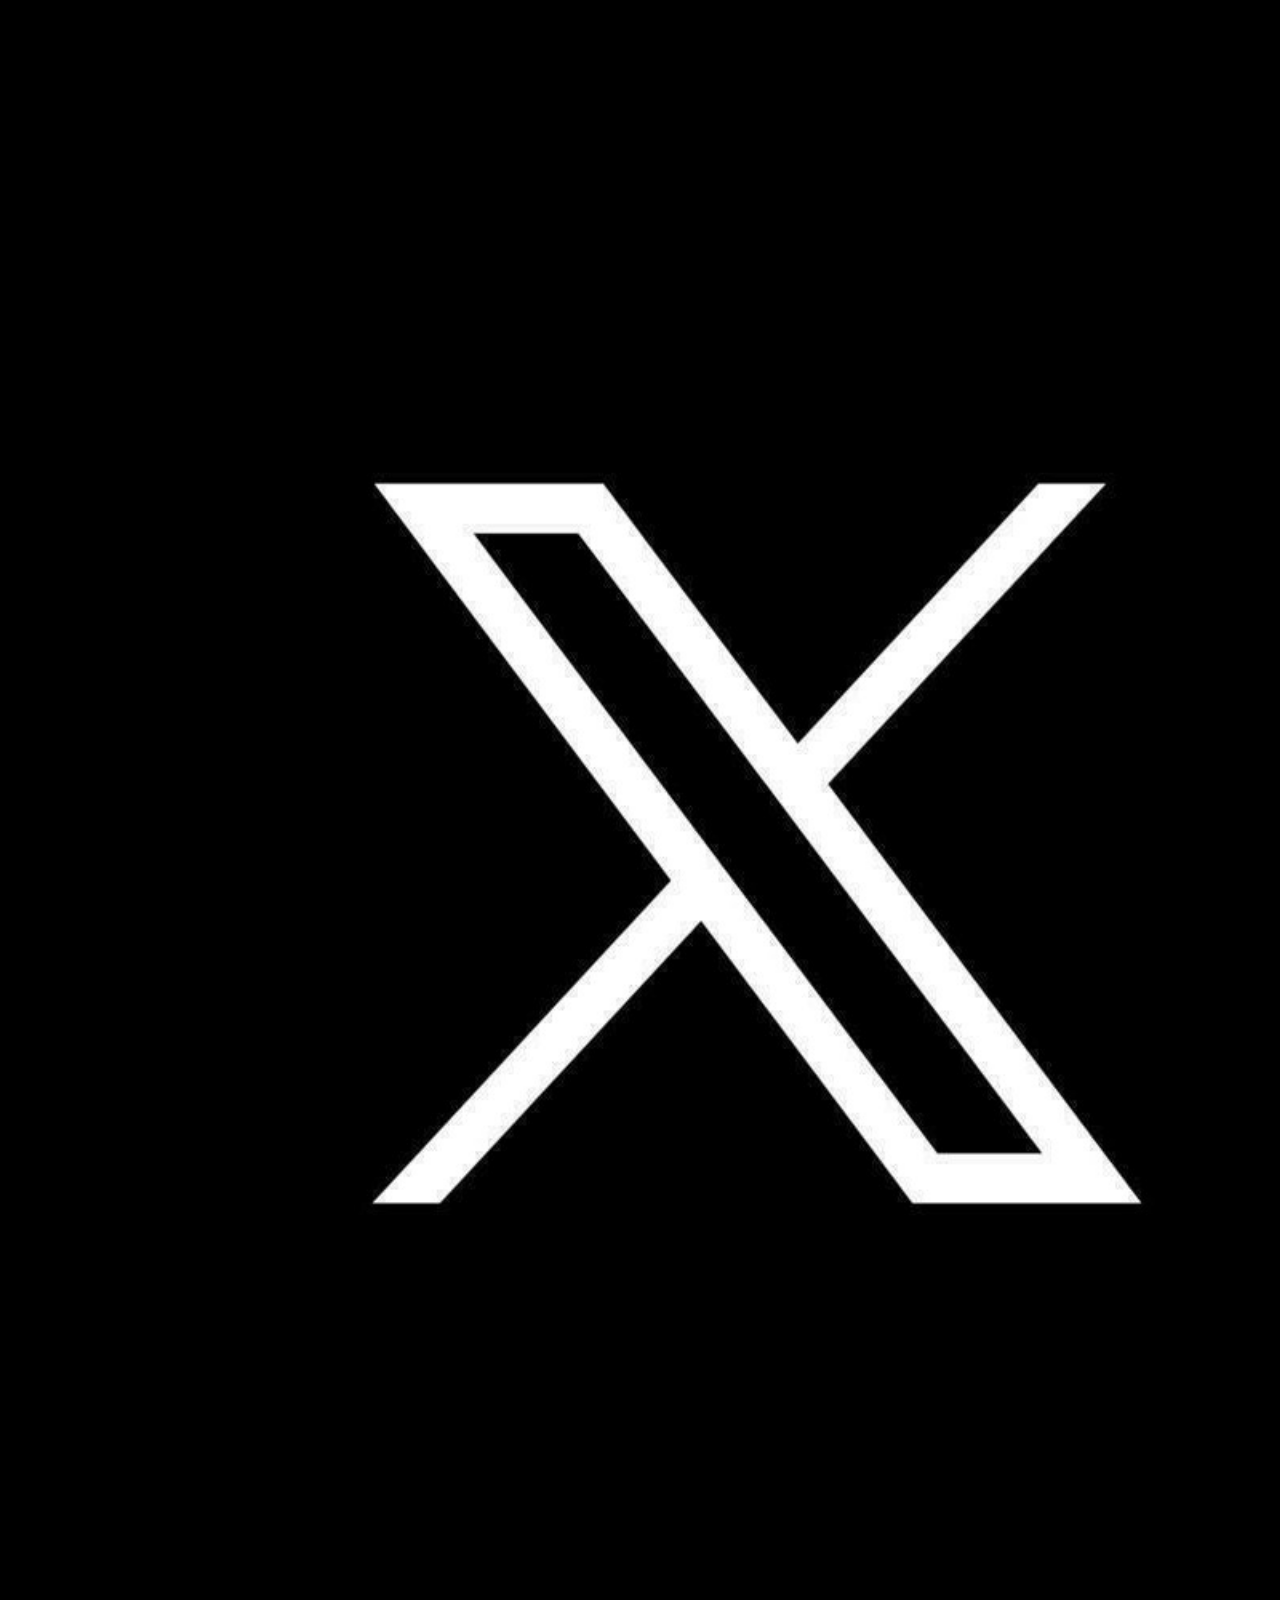
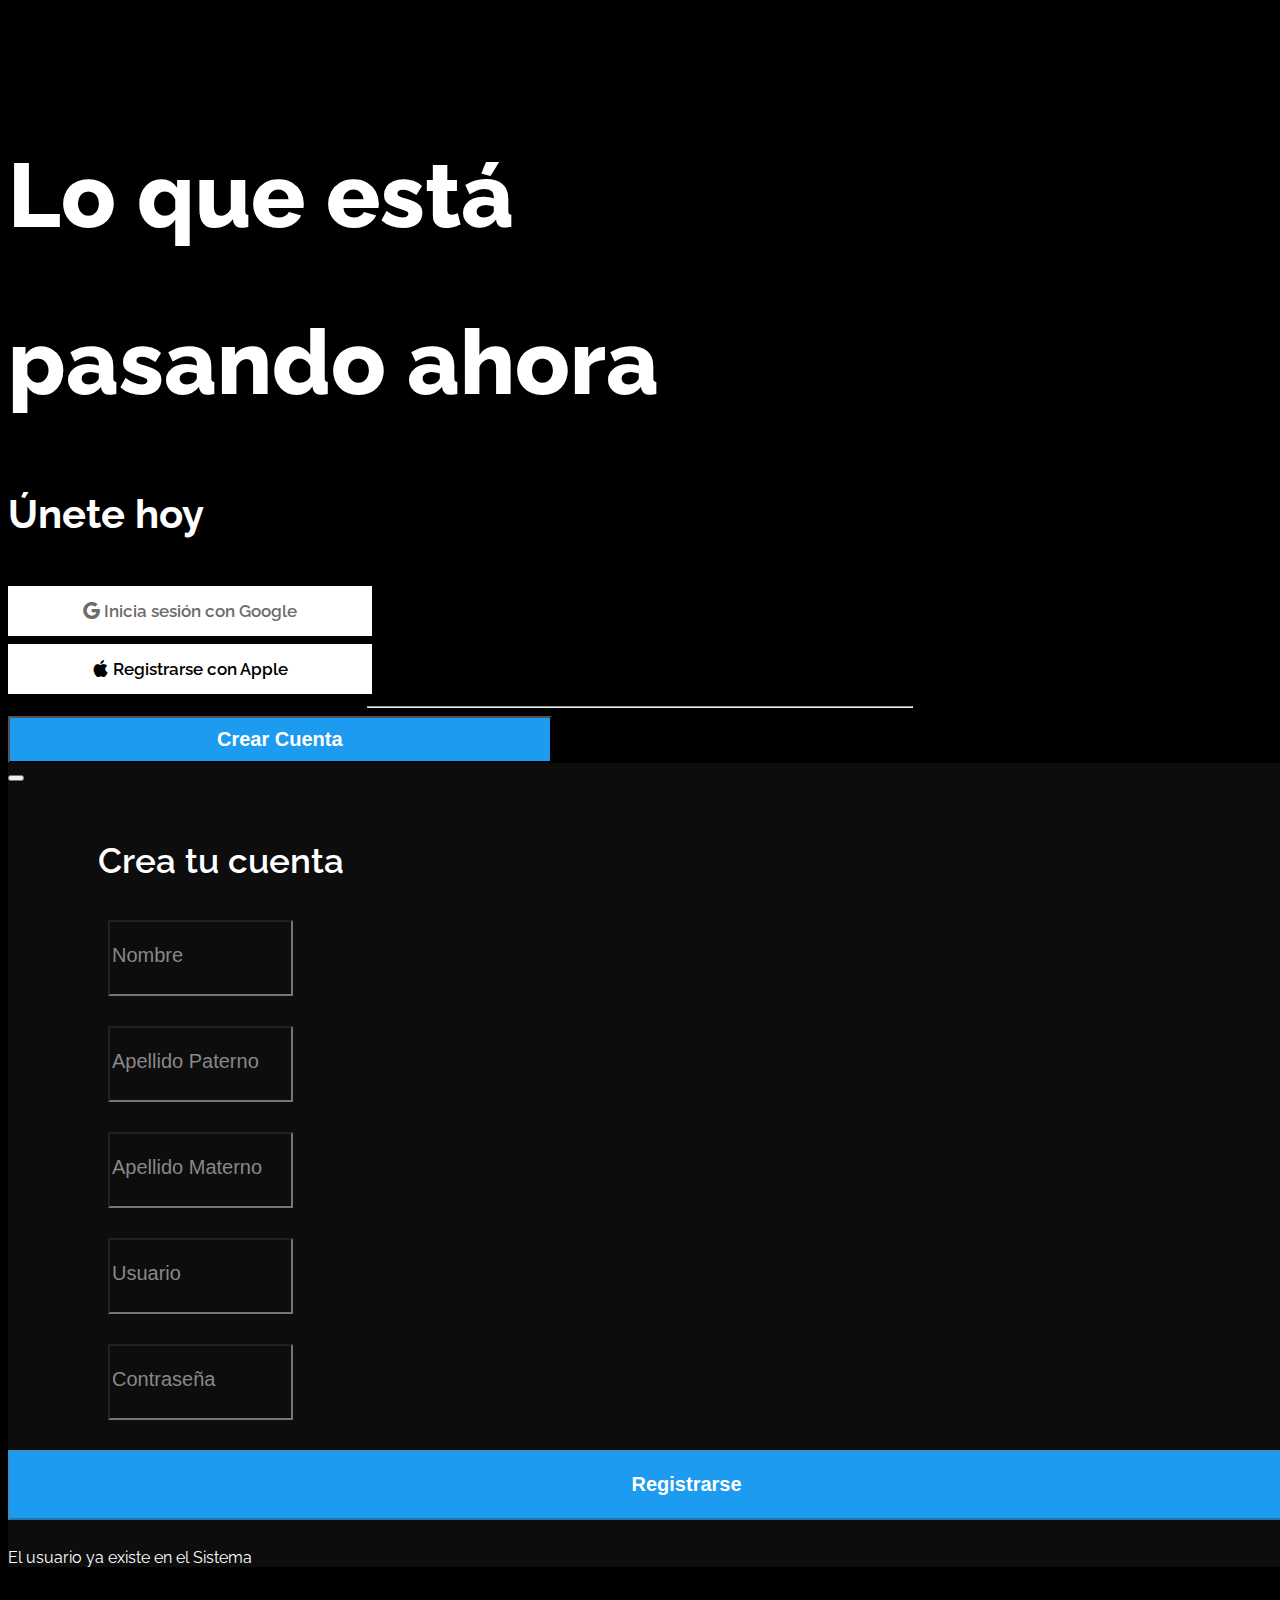
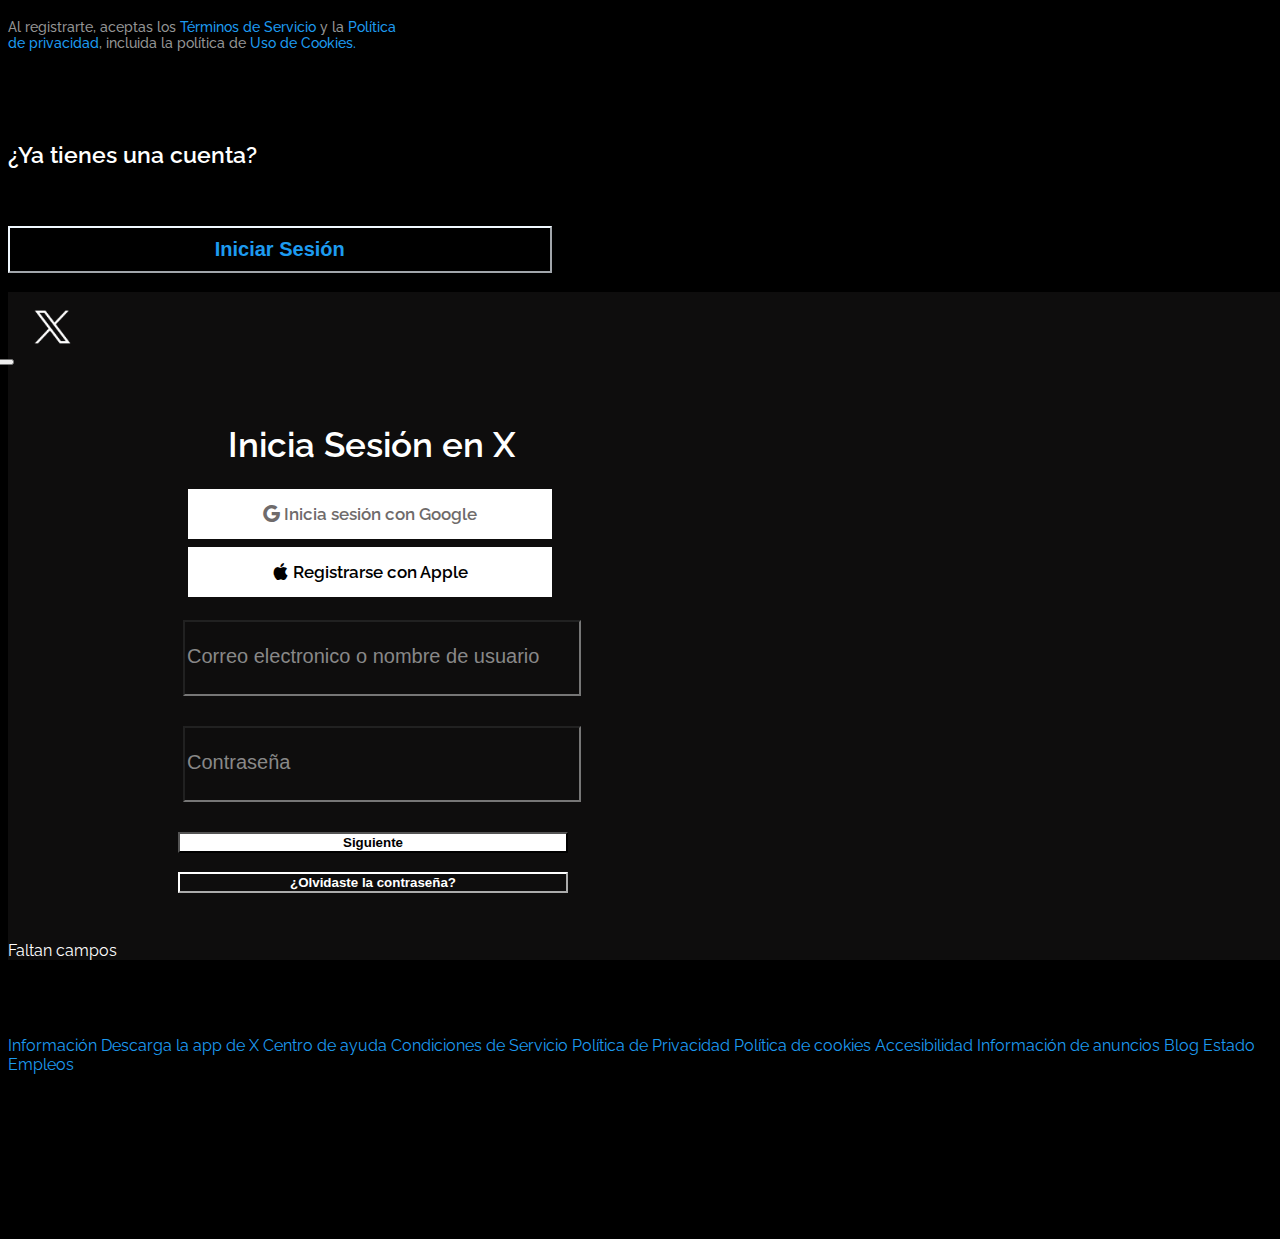
==== X/index.html @ a31b7f9b "Add files via upload" ====
<!doctype html>
<html lang="en">
  <head>
    <meta charset="utf-8">
    <meta name="viewport" content="width=device-width, initial-scale=1">
    <link rel="stylesheet" href="https://cdnjs.cloudflare.com/ajax/libs/font-awesome/6.4.2/css/all.min.css" integrity="sha512-z3gLpd7yknf1YoNbCzqRKc4qyor8gaKU1qmn+CShxbuBusANI9QpRohGBreCFkKxLhei6S9CQXFEbbKuqLg0DA==" crossorigin="anonymous" referrerpolicy="no-referrer" />
    <link rel="stylesheet" href="https://cdn.jsdelivr.net/npm/bootstrap-icons@1.11.1/font/bootstrap-icons.css">
    <link href="https://cdn.jsdelivr.net/npm/bootstrap@5.0.2/dist/css/bootstrap.min.css" rel="stylesheet" integrity="sha384-EVSTQN3/azprG1Anm3QDgpJLIm9Nao0Yz1ztcQTwFspd3yD65VohhpuuCOmLASjC" crossorigin="anonymous">
    <link rel="preconnect" href="https://fonts.googleapis.com">
    <link href="https://fonts.googleapis.com/css2?family=Open+Sans:wght@300;700;800&family=Raleway:wght@100;200;700;800&display=swap" rel="stylesheet">
    <link rel="preconnect" href="https://fonts.gstatic.com" crossorigin>
    <link rel="stylesheet" href="./css/global.css">
    <title>X. Es lo que está pasando</title>
  </head>
  <body>
    <div class="row">
      <div class="col-5" style="height: 100%; margin-top: 6%;">
        <img src="./src/x.jpg" class="logo">
      </div>
      <div class="col-7" style="height: block;">
        <div class="container">
          <h1 class="titulo">Lo que está </h1>
          <h1 class="titulo">pasando ahora</h1>
          <h3 class="subtitulo">Únete hoy</h3>
          <span class="login rounded-pill">
            <i class="bi bi-google"></i>
            Inicia sesión con Google 
          </span>
          <br />
          <br />
          <br />
          <span class="login2 rounded-pill">
            <i class="bi bi-apple"></i>
            Registrarse con Apple
          </span>
          <br />
          <br />
          <hr >  
          <!-- Boton registrar-->
          <button type="button" class="btn btn-registrar rounded-pill" data-bs-toggle="modal" data-bs-target="#exampleModal">
            Crear Cuenta
          </button>
          <!-- Modal registrar-->
          <div class="modal fade" id="exampleModal" tabindex="-1" aria-labelledby="exampleModalLabel" aria-hidden="true" style="width: 90%;">
            <div class="modal-dialog" >
              <div class="modal-content">
                <div class="modal-body">
                  <row>
                    <button type="button" class="btn-close" data-bs-dismiss="modal" aria-label="Close" style="font-size: large;"><i class="fa-solid fa-xmark" style="color: #ffffff;"></i></button>
                    <h5 class="modal-title" id="exampleModalLabel" style="padding-left: 90px;">Crea tu cuenta</h5>
                  </row>
                  <form action="./Backend/files/registroUsuarios.php" method="post">
                    <div class="row">
                        <br>
                        
                        <div class="form-outline">
                          <input type="text" class="form-control input" name="nombre" placeholder="Nombre" id="input" required oninput="validarInput()"/>
                        </div>

                        <div class="form-outline">
                          <input type="text" class="form-control input" name="apaterno" placeholder="Apellido Paterno" id="input2" required oninput="validarInput()"/>
                        </div>

                        <div class="form-outline">
                          <input type="text" class="form-control input" name="amaterno" placeholder="Apellido Materno" id="input3" required oninput="validarInput()"/>
                        </div>
                        <div class="form-outline">
                          <input type="text" class="form-control input" name="usuario" placeholder="Usuario" id="input4" required oninput="validarInput()"/>
                        </div>
                        <div class="form-outline">
                          <input type="password" class="form-control input" name="password" placeholder="Contraseña" id="input5" required oninput="validarInput()"/>
                        </div>
                    </div> 
                    <div class="modal-footer" style="margin-right: 10px;">
                      <!-- Submit button -->
                      <button  style="height: 70px; width: 80%; margin-right: 10%;" type="submit" class="btn btn-registrarfinal rounded-pill" id="boton" disabled>
                        Registrarse
                      </button>
                    </div>
                  </form>
                  <!--ALERT USUARIO YA EXISTENTE-->
                  <div class="alert alert-dismissible show fade alert-warning d-flex align-items-center" role="alert">  
                    <svg class="bi flex-shrink-0 me-2" width="24" height="24" role="img" aria-label="Warning:">
                      <use xlink:href="#exclamation-triangle-fill"/>
                    </svg>  
                    <div> El usuario ya existe en el Sistema </div>
                  </div>
                </div>
              </div>
            </div>
          </div>
          <br />
          <br />
          <!--Terminos y condiciones-->
          <p>Al registrarte, aceptas los 
            <a href="https://twitter.com/es/tos">Términos de Servicio</a> 
            y la <a href="https://twitter.com/es/privacy"> Política <br> de privacidad</a>, 
            incluida la política de 
            <a href="https://help.twitter.com/es/rules-and-policies/x-cookies">Uso de Cookies.</a>
          </p>
          <br />
          <br />
          <h5>¿Ya tienes una cuenta?</h5>
          <br />
          <!-- Boton Iniciar Sesion-->
          <button  type="button" class="btn btn-iniciar rounded-pill" data-bs-toggle="modal" data-bs-target="#exampleModal2">
            Iniciar Sesión
          </button>
          <br>
          <br>
          <!-- Modal Iniciar Sesion -->
          <div class="modal fade" id="exampleModal2" tabindex="-1" aria-labelledby="exampleModalLabel" aria-hidden="true" style="width: 90%;">
            <div class="modal-dialog">
              <div class="modal-content">
                <div class="modal-header">
                  <button type="button" class="btn-close" data-bs-dismiss="modal" aria-label="Close" style="font-size: large; margin-left: -10px;"><i class="fa-solid fa-xmark" style="color: #ffffff;"></i></button>
                  <img src="./src/logo2.png" width="70px" height="70px" style="margin-right: 320px;">
                </div>
                <div class="modal-body">
                  <h5 class="modal-title" id="exampleModalLabel" style="padding-left: 220px;">Inicia Sesión en X</h5>
                  <form>
                    <br />
                    <span class="login rounded-pill" style="margin-left: 180px;">
                      <i class="bi bi-google"></i>
                      Inicia sesión con Google 
                    </span>
                    <br />
                    <br />
                    <br />
                    <span class="login2 rounded-pill" style="margin-left: 180px;">
                      <i class="bi bi-apple"></i>
                      Registrarse con Apple
                    </span>
                    <br />
                    <br />
                    <br />
                    <div class="form-outline mb-4">
                      <input type="text" id="usuario" class="form-control form-control-lg input" placeholder="Correo electronico o nombre de usuario" style="width: 390px; margin-left: 75px;"/>
                    </div>
                    <div class="form-outline mb-4">
                      <input type="password" id="password" class="form-control form-control-lg input" placeholder="Contraseña" style="width: 390px; margin-left: 75px;"/>
                    </div>
                      <button id="btnLogin" class="btn btn-info btn-lg btn-block rounded-pill" type="button" style="background-color: #ffffff; width: 390px; margin-left: 170px; font-weight: 600;">Siguiente</button>
                      <br />
                      <br />
                      <button id="btnLogin" class="btn btn-info btn-lg btn-block rounded-pill" type="button" style="background-color: transparent; width: 390px; margin-left: 170px; font-weight: 600; color: #ffffff; border-color: #ffffff;">¿Olvidaste la contraseña?</button>
                      <!--ALERTAAAAA-->
                      <div style="margin-top: 20px;" class="alert alert-dismissible show fade alert-warning d-flex align-items-center" role="alert">  
                        <svg class="bi flex-shrink-0 me-2" width="24" height="24" role="img" aria-label="Warning:">
                          <use xlink:href="#exclamation-triangle-fill"/>
                        </svg>  
                        <div> Faltan campos </div>
                      </div>
                  </form>
                </div>
              </div>
            </div>
          </div>
        </div>
      </div>
      <!-- Footer -->
      <footer class=" text-center text-white">
          <br />
          <br />
          <br />
          <br />
          <!-- Links  -->
          <section class="">
            <!--Grid row-->
            <div class="row">
              <!--Grid column-->
              <section class="mb-4">
                <a href="#!" class="text-white">Información</a>
                <a href="#!" class="text-white">Descarga la app de X</a>
                <a href="#!" class="text-white">Centro de ayuda</a>
                <a href="#!" class="text-white">Condiciones de Servicio</a>
                <a href="#!" class="text-white">Política de Privacidad</a>
                <a href="#!" class="text-white">Política de cookies</a>
                <a href="#!" class="text-white">Accesibilidad</a>
                <a href="#!" class="text-white">Información de anuncios</a>
                <a href="#!" class="text-white">Blog</a>
                <a href="#!" class="text-white">Estado</a>
                <a href="#!" class="text-white">Empleos</a>
              </section>
            </div>

          </section>
          <br />
          <br />
          <br />
          <br />
          <h4>Sobre Nosotros</h4>
          <!-- Sobre Nosotros -->
          <section class="mb-4">
            <!-- Github -->
            <a class="btn btn-outline-light btn-floating m-1" href="https://github.com/Nayde666" role="button"
            ><i class="fab fa-github"></i
            ></a>
            <!-- Github -->
            <a class="btn btn-outline-light btn-floating m-1" href="#!" role="button"
            ><i class="fab fa-github"></i
            ></a>
            <!-- Github -->
            <a class="btn btn-outline-light btn-floating m-1" href="#!" role="button"
            ><i class="fab fa-github"></i
            ></a>
        </section>

        <!-- Copyright -->
        <div class="text-center p-3" style="background-color: rgba(0, 0, 0, 0.2);">
          © 2023 Aplicaciones de Internet
        </div>

      </footer>
    </div>

    
    <script>
      function validarInput() {
      var inputTexto = document.getElementById('input');
      var inputTexto2 = document.getElementById('input2');
      var inputTexto3 = document.getElementById('input3');
      var inputTexto4 = document.getElementById('input4');
      var inputTexto5 = document.getElementById('input5');
      var boton = document.getElementById('boton');

      if (inputTexto.value.trim() !== '' & inputTexto2.value.trim() !== '' & inputTexto3.value.trim() !== '' & inputTexto4.value.trim() !== '' & inputTexto5.value.trim() !== '') {
        // Si el input tiene texto, habilitar el botón
        boton.disabled = false;
      } else {
        // Si el input no tiene texto, deshabilitar el botón
        boton.disabled = true;
      }
    }
    </script>

    <script src="./js/registrar.js"></script>
    <script src="./js/index.js"></script>
    <script src="https://cdn.jsdelivr.net/npm/bootstrap@5.0.2/dist/js/bootstrap.bundle.min.js" integrity="sha384-MrcW6ZMFYlzcLA8Nl+NtUVF0sA7MsXsP1UyJoMp4YLEuNSfAP+JcXn/tWtIaxVXM" crossorigin="anonymous"></script>
  </body>
</html>
---- X/css/global.css ----
body{
    font-family: 'Raleway', sans-serif;
    background-color: black;
    overflow-x: hidden;
}
.container{
    margin-top: 10%;
}

.logo{
    height: 110%; width: 120%;
}

.titulo{
    font-weight: 800;
    font-size: 90px;
    color: white;
}

.subtitulo{
    font-weight: 700;
    font-size: 40px;
    color: white;
    margin-top: 6%; 
    color: white;
    margin-bottom: 5%;
}

.login{
    background-color: white;
    color: rgb(111, 107, 107);
    font-weight: 600;
    font-size: 17px;
    padding: 15px;
    padding-left: 75px;
    padding-right: 75px;
}
.login2{
    background-color: white;
    color: rgb(0, 0, 0);
    font-weight: 600;
    font-size: 17px;
    padding: 15px;
    padding-left: 84px;
    padding-right: 84px;
}

.btn-registrar{
    padding: 10px;
    width: 43%;
    color: white;
    background-color: #1D9BF0;
    font-weight: 600;
    font-size: 20px;
}
.btn-registrarfinal{
    padding: 10px;
    width: 43%;
    color: white;
    background-color: #1D9BF0;
    font-weight: 600;
    font-size: 20px;
}

hr{
    color: azure; width: 43%;
}

p{
    font-size: 14px;
    font-weight: 500;
    color: rgb(148, 148, 148);
}

.modal-content{
    background-color: rgb(14, 13, 13); 
    color: white;
    width: 150%;
}
.modal-title{
    color: white;
    font-weight: 600;
    font-size: 35px;
    margin-bottom: 20px;
}

.form-outline{
    padding-left: 100px; 
    width: 88%; 
    margin-bottom: 30px;
}

.input{
    height: 70px;
    background: transparent;
}

.input::placeholder{
    font-weight: 400;
    font-size: 20px;
    color: rgb(136, 136, 136);
}
.input:focus{
    background-color: transparent;
}

input:invalid + button {
    pointer-events: none;
    opacity: 0.5;
  }

h5{
    font-size: 23px;
    color: white;
    font-weight: 600;
}
a{
    color: #1D9BF0;
    text-decoration: none;
}

.btn-iniciar{
    padding: 10px;
    width: 43%;
    color: #1D9BF0;
    background-color: transparent;
    font-weight: 600;
    font-size: 20px;
    border-color: aliceblue;
}
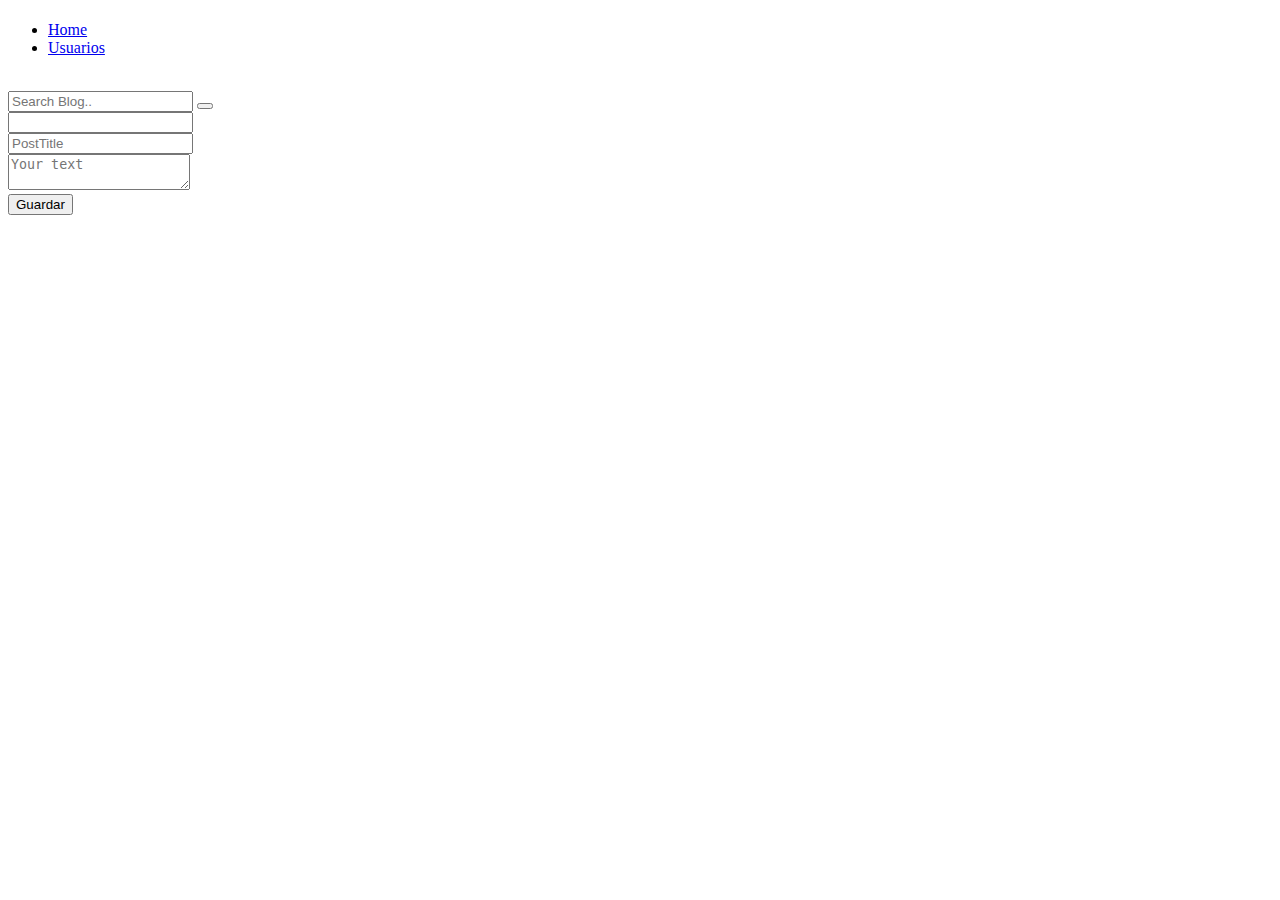
==== commit 23d603f9: "Update index.html" ====
--- a/X/index.html
+++ b/X/index.html
@@ -1,241 +1,126 @@
-<!doctype html>
+<!DOCTYPE html>
 <html lang="en">
-  <head>
-    <meta charset="utf-8">
-    <meta name="viewport" content="width=device-width, initial-scale=1">
-    <link rel="stylesheet" href="https://cdnjs.cloudflare.com/ajax/libs/font-awesome/6.4.2/css/all.min.css" integrity="sha512-z3gLpd7yknf1YoNbCzqRKc4qyor8gaKU1qmn+CShxbuBusANI9QpRohGBreCFkKxLhei6S9CQXFEbbKuqLg0DA==" crossorigin="anonymous" referrerpolicy="no-referrer" />
-    <link rel="stylesheet" href="https://cdn.jsdelivr.net/npm/bootstrap-icons@1.11.1/font/bootstrap-icons.css">
-    <link href="https://cdn.jsdelivr.net/npm/bootstrap@5.0.2/dist/css/bootstrap.min.css" rel="stylesheet" integrity="sha384-EVSTQN3/azprG1Anm3QDgpJLIm9Nao0Yz1ztcQTwFspd3yD65VohhpuuCOmLASjC" crossorigin="anonymous">
-    <link rel="preconnect" href="https://fonts.googleapis.com">
-    <link href="https://fonts.googleapis.com/css2?family=Open+Sans:wght@300;700;800&family=Raleway:wght@100;200;700;800&display=swap" rel="stylesheet">
-    <link rel="preconnect" href="https://fonts.gstatic.com" crossorigin>
-    <link rel="stylesheet" href="./css/global.css">
-    <title>X. Es lo que está pasando</title>
-  </head>
-  <body>
-    <div class="row">
-      <div class="col-5" style="height: 100%; margin-top: 6%;">
-        <img src="./src/x.jpg" class="logo">
+<head>
+  <title>UGblog</title>
+  <meta charset="utf-8">
+  <meta name="viewport" content="width=device-width, initial-scale=1">
+  <link href="https://cdn.jsdelivr.net/npm/bootstrap@5.0.2/dist/css/bootstrap.min.css" rel="stylesheet" integrity="sha384-EVSTQN3/azprG1Anm3QDgpJLIm9Nao0Yz1ztcQTwFspd3yD65VohhpuuCOmLASjC" crossorigin="anonymous">
+  <link rel="stylesheet" href="https://cdnjs.cloudflare.com/ajax/libs/font-awesome/6.4.2/css/all.min.css" integrity="sha512-z3gLpd7yknf1YoNbCzqRKc4qyor8gaKU1qmn+CShxbuBusANI9QpRohGBreCFkKxLhei6S9CQXFEbbKuqLg0DA==" crossorigin="anonymous" referrerpolicy="no-referrer" />
+  <link rel="stylesheet" href="./css/home.css">
+</head>
+<body>
+
+<div class="container-fluid">
+  <div class="row content">
+    <div class="col-sm-3">
+      <h4 id="userBlog"></h4>
+      <ul>
+        <li class="active"><a href="#section1">Home</a></li>
+        <li><a href="#section2">Usuarios</a></li>
+      </ul><br>
+      <div class="input-group">
+        <input type="text" class="form-control" placeholder="Search Blog..">
+        <span class="input-group-btn">
+          <button class="btn btn-default" type="button">
+            <span class="glyphicon glyphicon-search"></span>
+          </button>
+        </span>
       </div>
-      <div class="col-7" style="height: block;">
-        <div class="container">
-          <h1 class="titulo">Lo que está </h1>
-          <h1 class="titulo">pasando ahora</h1>
-          <h3 class="subtitulo">Únete hoy</h3>
-          <span class="login rounded-pill">
-            <i class="bi bi-google"></i>
-            Inicia sesión con Google 
-          </span>
-          <br />
-          <br />
-          <br />
-          <span class="login2 rounded-pill">
-            <i class="bi bi-apple"></i>
-            Registrarse con Apple
-          </span>
-          <br />
-          <br />
-          <hr >  
-          <!-- Boton registrar-->
-          <button type="button" class="btn btn-registrar rounded-pill" data-bs-toggle="modal" data-bs-target="#exampleModal">
-            Crear Cuenta
-          </button>
-          <!-- Modal registrar-->
-          <div class="modal fade" id="exampleModal" tabindex="-1" aria-labelledby="exampleModalLabel" aria-hidden="true" style="width: 90%;">
-            <div class="modal-dialog" >
-              <div class="modal-content">
-                <div class="modal-body">
-                  <row>
-                    <button type="button" class="btn-close" data-bs-dismiss="modal" aria-label="Close" style="font-size: large;"><i class="fa-solid fa-xmark" style="color: #ffffff;"></i></button>
-                    <h5 class="modal-title" id="exampleModalLabel" style="padding-left: 90px;">Crea tu cuenta</h5>
-                  </row>
-                  <form action="./Backend/files/registroUsuarios.php" method="post">
-                    <div class="row">
-                        <br>
-                        
-                        <div class="form-outline">
-                          <input type="text" class="form-control input" name="nombre" placeholder="Nombre" id="input" required oninput="validarInput()"/>
-                        </div>
+    </div>
+    <!--NEW POST -->
+    <div class="col-sm-9">
+      <div class="mt-5">
+        <div class="form-block">
+          <form class="form-block" method="POST" action="./Backend/files/newPost.php">
+            <input name="idUsuario" id="idUsuario" >
+            <div class="row">
+              <div class="col-xs-12 col-sm-6">
+                <div class="form-group fl_icon">
+                  <!--<div class="icon"><i class="fa fa-user"></i></div>-->
+                  <input class="form-input" type="text" placeholder="PostTitle" name="titulo">
+                </div>
+              </div>
+              <div class="col-xs-12">					
+                <div class="form-group">
+                  <textarea class="form-input" required="" placeholder="Your text" name="mensaje"></textarea>
+                </div>
+                <button type="submit" class="btn btn-primary" >
+                  Guardar
+                </button>				
+              </div>
+            </div>
+          </form>
+        </div>
+      </div>
 
-                        <div class="form-outline">
-                          <input type="text" class="form-control input" name="apaterno" placeholder="Apellido Paterno" id="input2" required oninput="validarInput()"/>
-                        </div>
+      <div id="postUsuarios">
+      </div>
+      
+    </div>
+  </div>
+</div>
 
-                        <div class="form-outline">
-                          <input type="text" class="form-control input" name="amaterno" placeholder="Apellido Materno" id="input3" required oninput="validarInput()"/>
-                        </div>
-                        <div class="form-outline">
-                          <input type="text" class="form-control input" name="usuario" placeholder="Usuario" id="input4" required oninput="validarInput()"/>
-                        </div>
-                        <div class="form-outline">
-                          <input type="password" class="form-control input" name="password" placeholder="Contraseña" id="input5" required oninput="validarInput()"/>
-                        </div>
-                    </div> 
-                    <div class="modal-footer" style="margin-right: 10px;">
-                      <!-- Submit button -->
-                      <button  style="height: 70px; width: 80%; margin-right: 10%;" type="submit" class="btn btn-registrarfinal rounded-pill" id="boton" disabled>
-                        Registrarse
-                      </button>
+<template id="cardPost">
+
+  <div class="card" style="width: 100%; margin-top: 50px;">
+    <div class="card-body">
+      <h5 class="card-title">Card title</h5>
+      <h6 class="card-subtitle mb-2 text-muted">Card subtitle</h6>
+      <p class="card-text">Some quick example text to build on the card title and make up the bulk of the card's content.</p>
+      <p class="fecha">Fecha de Publicación</p>
+      <row>
+        
+        <button> <i class="fa-regular fa-heart"></i> </button>
+        <button type="button" class="btn btn-primary btn-comment" data-bs-toggle="modal" data-bs-target="#commentModal" data-idpost="">
+          <i class="fa-regular fa-comment"></i> 
+        </button>
+      <!-- Modal -->
+        <div class="modal fade" id="commentModal" tabindex="-1" aria-labelledby="commentModalLabel" aria-hidden="true">
+          <div class="modal-dialog">
+            <div class="modal-content">
+              <div class="modal-header">
+                  <button type="button" class="btn-close" data-bs-dismiss="modal" aria-label="Close"></button>
+                  <h5 class="modal-title" id="exampleModalLabel" style="margin-left:75%;">Borradores</h5>
+              </div>
+            <!--FORMULARIO PARA COMENTARIO-->
+              <div class="modal-body">
+                <textarea class="commentText" name="mensaje" id="commentText" style="display: flex; width: 480px; height: 100px; border: none;"></textarea>
+                <div class="mt-5">
+                  <div class="form-block">
+                    <!--NEW COMMENT-->
+                    <div class="form-block">
+
+
+
+                      <form id="commentForm" class="form-block" method="POST" action="./Backend/files/newComent.php">
+                        <input name="idPost" id="commentPostId">
+                        <input name="idUsuario" id="idUsuario2">
+                        <textarea name="comentario" id="comentario" class="form-input" required="" placeholder="Your comment"></textarea>
+                        <button type="submit" class="btn btn-primary" id="btnComent" >
+                          Responder
+                        </button>
+                      </form>
+
+
+                      
                     </div>
-                  </form>
-                  <!--ALERT USUARIO YA EXISTENTE-->
-                  <div class="alert alert-dismissible show fade alert-warning d-flex align-items-center" role="alert">  
-                    <svg class="bi flex-shrink-0 me-2" width="24" height="24" role="img" aria-label="Warning:">
-                      <use xlink:href="#exclamation-triangle-fill"/>
-                    </svg>  
-                    <div> El usuario ya existe en el Sistema </div>
                   </div>
                 </div>
               </div>
-            </div>
-          </div>
-          <br />
-          <br />
-          <!--Terminos y condiciones-->
-          <p>Al registrarte, aceptas los 
-            <a href="https://twitter.com/es/tos">Términos de Servicio</a> 
-            y la <a href="https://twitter.com/es/privacy"> Política <br> de privacidad</a>, 
-            incluida la política de 
-            <a href="https://help.twitter.com/es/rules-and-policies/x-cookies">Uso de Cookies.</a>
-          </p>
-          <br />
-          <br />
-          <h5>¿Ya tienes una cuenta?</h5>
-          <br />
-          <!-- Boton Iniciar Sesion-->
-          <button  type="button" class="btn btn-iniciar rounded-pill" data-bs-toggle="modal" data-bs-target="#exampleModal2">
-            Iniciar Sesión
-          </button>
-          <br>
-          <br>
-          <!-- Modal Iniciar Sesion -->
-          <div class="modal fade" id="exampleModal2" tabindex="-1" aria-labelledby="exampleModalLabel" aria-hidden="true" style="width: 90%;">
-            <div class="modal-dialog">
-              <div class="modal-content">
-                <div class="modal-header">
-                  <button type="button" class="btn-close" data-bs-dismiss="modal" aria-label="Close" style="font-size: large; margin-left: -10px;"><i class="fa-solid fa-xmark" style="color: #ffffff;"></i></button>
-                  <img src="./src/logo2.png" width="70px" height="70px" style="margin-right: 320px;">
-                </div>
-                <div class="modal-body">
-                  <h5 class="modal-title" id="exampleModalLabel" style="padding-left: 220px;">Inicia Sesión en X</h5>
-                  <form>
-                    <br />
-                    <span class="login rounded-pill" style="margin-left: 180px;">
-                      <i class="bi bi-google"></i>
-                      Inicia sesión con Google 
-                    </span>
-                    <br />
-                    <br />
-                    <br />
-                    <span class="login2 rounded-pill" style="margin-left: 180px;">
-                      <i class="bi bi-apple"></i>
-                      Registrarse con Apple
-                    </span>
-                    <br />
-                    <br />
-                    <br />
-                    <div class="form-outline mb-4">
-                      <input type="text" id="usuario" class="form-control form-control-lg input" placeholder="Correo electronico o nombre de usuario" style="width: 390px; margin-left: 75px;"/>
-                    </div>
-                    <div class="form-outline mb-4">
-                      <input type="password" id="password" class="form-control form-control-lg input" placeholder="Contraseña" style="width: 390px; margin-left: 75px;"/>
-                    </div>
-                      <button id="btnLogin" class="btn btn-info btn-lg btn-block rounded-pill" type="button" style="background-color: #ffffff; width: 390px; margin-left: 170px; font-weight: 600;">Siguiente</button>
-                      <br />
-                      <br />
-                      <button id="btnLogin" class="btn btn-info btn-lg btn-block rounded-pill" type="button" style="background-color: transparent; width: 390px; margin-left: 170px; font-weight: 600; color: #ffffff; border-color: #ffffff;">¿Olvidaste la contraseña?</button>
-                      <!--ALERTAAAAA-->
-                      <div style="margin-top: 20px;" class="alert alert-dismissible show fade alert-warning d-flex align-items-center" role="alert">  
-                        <svg class="bi flex-shrink-0 me-2" width="24" height="24" role="img" aria-label="Warning:">
-                          <use xlink:href="#exclamation-triangle-fill"/>
-                        </svg>  
-                        <div> Faltan campos </div>
-                      </div>
-                  </form>
-                </div>
+              <div class="modal-footer">
+                ...
               </div>
             </div>
           </div>
         </div>
-      </div>
-      <!-- Footer -->
-      <footer class=" text-center text-white">
-          <br />
-          <br />
-          <br />
-          <br />
-          <!-- Links  -->
-          <section class="">
-            <!--Grid row-->
-            <div class="row">
-              <!--Grid column-->
-              <section class="mb-4">
-                <a href="#!" class="text-white">Información</a>
-                <a href="#!" class="text-white">Descarga la app de X</a>
-                <a href="#!" class="text-white">Centro de ayuda</a>
-                <a href="#!" class="text-white">Condiciones de Servicio</a>
-                <a href="#!" class="text-white">Política de Privacidad</a>
-                <a href="#!" class="text-white">Política de cookies</a>
-                <a href="#!" class="text-white">Accesibilidad</a>
-                <a href="#!" class="text-white">Información de anuncios</a>
-                <a href="#!" class="text-white">Blog</a>
-                <a href="#!" class="text-white">Estado</a>
-                <a href="#!" class="text-white">Empleos</a>
-              </section>
-            </div>
+      </row>
+      
+    </div>
+  </div>
+</template>
 
-          </section>
-          <br />
-          <br />
-          <br />
-          <br />
-          <h4>Sobre Nosotros</h4>
-          <!-- Sobre Nosotros -->
-          <section class="mb-4">
-            <!-- Github -->
-            <a class="btn btn-outline-light btn-floating m-1" href="https://github.com/Nayde666" role="button"
-            ><i class="fab fa-github"></i
-            ></a>
-            <!-- Github -->
-            <a class="btn btn-outline-light btn-floating m-1" href="#!" role="button"
-            ><i class="fab fa-github"></i
-            ></a>
-            <!-- Github -->
-            <a class="btn btn-outline-light btn-floating m-1" href="#!" role="button"
-            ><i class="fab fa-github"></i
-            ></a>
-        </section>
 
-        <!-- Copyright -->
-        <div class="text-center p-3" style="background-color: rgba(0, 0, 0, 0.2);">
-          © 2023 Aplicaciones de Internet
-        </div>
-
-      </footer>
-    </div>
-
-    
-    <script>
-      function validarInput() {
-      var inputTexto = document.getElementById('input');
-      var inputTexto2 = document.getElementById('input2');
-      var inputTexto3 = document.getElementById('input3');
-      var inputTexto4 = document.getElementById('input4');
-      var inputTexto5 = document.getElementById('input5');
-      var boton = document.getElementById('boton');
-
-      if (inputTexto.value.trim() !== '' & inputTexto2.value.trim() !== '' & inputTexto3.value.trim() !== '' & inputTexto4.value.trim() !== '' & inputTexto5.value.trim() !== '') {
-        // Si el input tiene texto, habilitar el botón
-        boton.disabled = false;
-      } else {
-        // Si el input no tiene texto, deshabilitar el botón
-        boton.disabled = true;
-      }
-    }
-    </script>
-
-    <script src="./js/registrar.js"></script>
-    <script src="./js/index.js"></script>
-    <script src="https://cdn.jsdelivr.net/npm/bootstrap@5.0.2/dist/js/bootstrap.bundle.min.js" integrity="sha384-MrcW6ZMFYlzcLA8Nl+NtUVF0sA7MsXsP1UyJoMp4YLEuNSfAP+JcXn/tWtIaxVXM" crossorigin="anonymous"></script>
-  </body>
-</html>+<script src="https://cdn.jsdelivr.net/npm/bootstrap@5.0.2/dist/js/bootstrap.bundle.min.js" integrity="sha384-MrcW6ZMFYlzcLA8Nl+NtUVF0sA7MsXsP1UyJoMp4YLEuNSfAP+JcXn/tWtIaxVXM" crossorigin="anonymous"></script>
+<script src="./js/home.js"></script>
+</body>
+</html>
